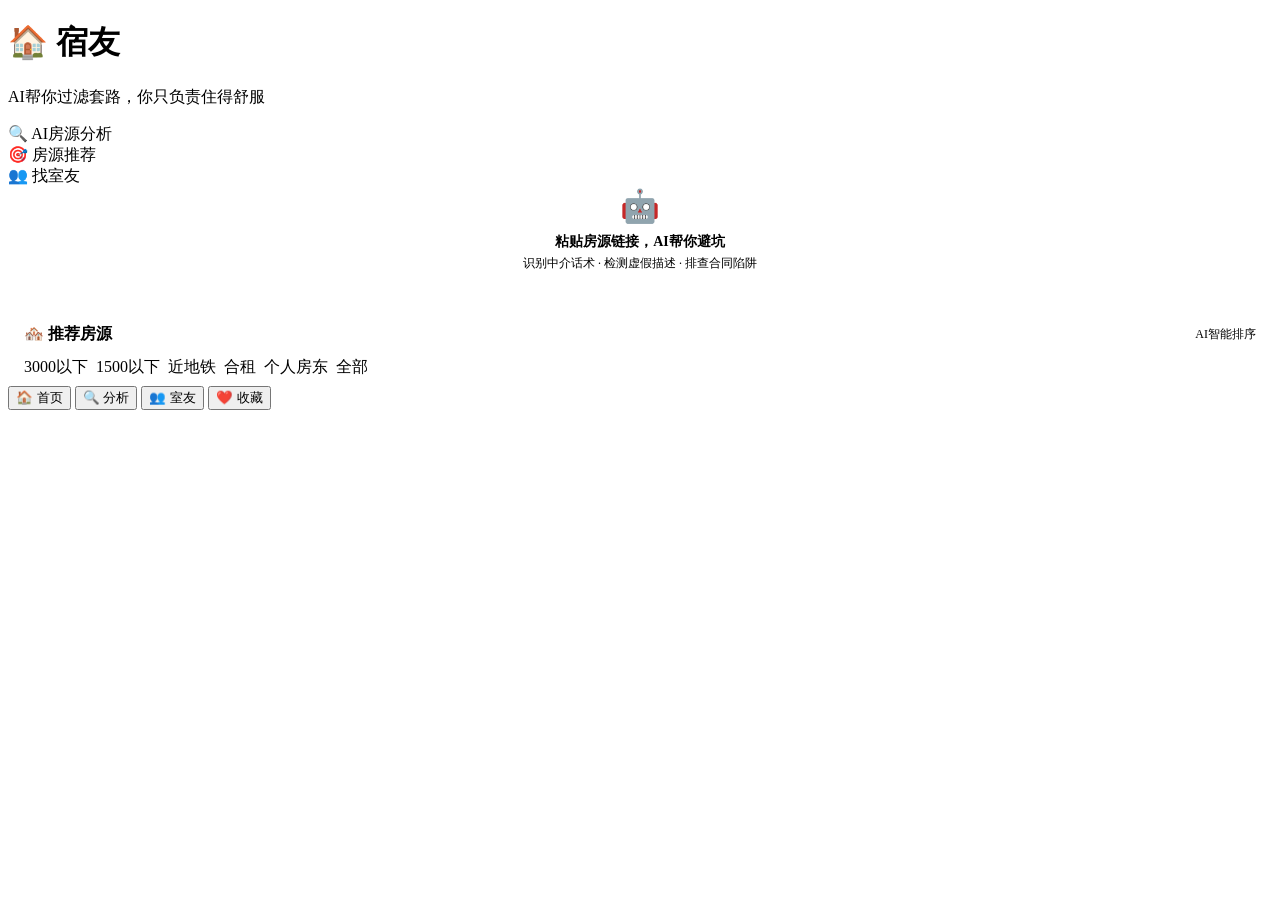
==== index.html @ df80259c "Add index.html" ====
<!DOCTYPE html>
<html lang="zh-CN">
<head>
  <meta charset="UTF-8">
  <meta name="viewport" content="width=device-width, initial-scale=1.0, maximum-scale=1.0, user-scalable=no">
  <title>宿友 - AI租房助手</title>
  <link rel="stylesheet" href="css/style.css">
</head>
<body>

<div class="header">
  <h1>🏠 宿友</h1>
  <p>AI帮你过滤套路，你只负责住得舒服</p>
</div>

<div class="content">
  <!-- 快捷入口 -->
  <div class="quick-actions">
    <div class="quick-btn" onclick="goTo('ai-parse.html')">
      <span class="icon">🔍</span>
      <span class="label">AI房源分析</span>
    </div>
    <div class="quick-btn" onclick="goTo('recommend.html')">
      <span class="icon">🎯</span>
      <span class="label">房源推荐</span>
    </div>
    <div class="quick-btn" onclick="goTo('roommate.html')">
      <span class="icon">👥</span>
      <span class="label">找室友</span>
    </div>
  </div>

  <!-- AI解析快捷入口 -->
  <div class="card" style="text-align:center; cursor:pointer;" onclick="goTo('ai-parse.html')">
    <div style="font-size:32px; margin-bottom:8px;">🤖</div>
    <div style="font-size:14px; font-weight:600; margin-bottom:4px;">粘贴房源链接，AI帮你避坑</div>
    <div style="font-size:12px; color:var(--text-secondary);">识别中介话术 · 检测虚假描述 · 排查合同陷阱</div>
    <div style="margin-top:10px;">
      <span style="display:inline-block; padding:6px 20px; background:var(--primary); color:white; border-radius:20px; font-size:13px;">立即分析</span>
    </div>
  </div>

  <!-- 房源列表标题 -->
  <div style="display:flex; justify-content:space-between; align-items:center; padding:12px 16px 4px;">
    <span style="font-size:16px; font-weight:600;">🏘️ 推荐房源</span>
    <span style="font-size:12px; color:var(--text-secondary);">AI智能排序</span>
  </div>

  <!-- 筛选条件快捷标签 -->
  <div style="display:flex; gap:8px; padding:8px 16px; overflow-x:auto; white-space:nowrap;">
    <span class="house-tag" style="cursor:pointer;" onclick="filterByPrice(3000)">3000以下</span>
    <span class="house-tag" style="cursor:pointer;" onclick="filterByPrice(1500)">1500以下</span>
    <span class="house-tag" style="cursor:pointer;" onclick="filterByTag('近地铁')">近地铁</span>
    <span class="house-tag" style="cursor:pointer;" onclick="filterByTag('合租')">合租</span>
    <span class="house-tag" style="cursor:pointer;" onclick="filterByTag('个人房东')">个人房东</span>
    <span class="house-tag" style="cursor:pointer;" onclick="resetFilter()">全部</span>
  </div>

  <!-- 房源列表 -->
  <div id="houseList"></div>
</div>

<!-- 底部Tab -->
<div class="tab-bar">
  <button class="tab-item active" data-page="index" onclick="goTo('index.html')">
    <span class="icon">🏠</span> 首页
  </button>
  <button class="tab-item" data-page="ai-parse" onclick="goTo('ai-parse.html')">
    <span class="icon">🔍</span> 分析
  </button>
  <button class="tab-item" data-page="roommate" onclick="goTo('roommate.html')">
    <span class="icon">👥</span> 室友
  </button>
  <button class="tab-item" data-page="favorites" onclick="goTo('favorites.html')">
    <span class="icon">❤️</span> 收藏
  </button>
</div>

<script src="js/utils.js"></script>
<script src="data/houses.json" id="housesData"></script>
<script>
// 加载房源数据
let HOUSES_DATA = [];
let currentFilter = null;

fetch('data/houses.json')
  .then(r => r.json())
  .then(data => {
    HOUSES_DATA = data;
    renderHouses(data);
  });

function renderHouses(houses) {
  const el = document.getElementById('houseList');
  if (!houses || houses.length === 0) {
    el.innerHTML = `
      <div class="empty-state">
        <div class="icon">📭</div>
        <div>暂无匹配房源</div>
      </div>`;
    return;
  }
  el.innerHTML = houses.map(h => `
    <div class="house-card" onclick="goTo('detail.html?id=${h.id}')">
      <div style="display:flex; justify-content:space-between; align-items:start;">
        <div class="house-title">${h.title}</div>
        <button class="fav-btn ${isFavorited(h.id) ? 'active' : 'inactive'}"
          onclick="event.stopPropagation(); toggleFav('${h.id}', this)">
          ${isFavorited(h.id) ? '❤️' : '🤍'}
        </button>
      </div>
      <div class="house-meta">${h.location} · ${h.roomType} · ${h.area}m²</div>
      <div class="house-tags">
        ${h.tags.map(t => `<span class="house-tag">${t}</span>`).join('')}
        ${h.landlord.includes('个人') ? '<span class="house-tag" style="background:#F0FDF4;color:#166534;">个人房东</span>' : ''}
        ${h.landlord.includes('中介') ? '<span class="house-tag warning">中介</span>' : ''}
      </div>
      <div class="house-price">${formatPrice(h.price)}<span class="unit"> /月</span></div>
      <div class="house-footer">
        <span>${h.landlord}</span>
        <span>⭐ ${h.rating}</span>
      </div>
    </div>
  `).join('');
}

function toggleFav(id, btn) {
  const added = toggleFavorite(id);
  btn.className = 'fav-btn ' + (added ? 'active' : 'inactive');
  btn.textContent = added ? '❤️' : '🤍';
  showToast(added ? '已收藏' : '已取消收藏');
}

function filterByPrice(maxPrice) {
  const filtered = HOUSES_DATA.filter(h => h.price <= maxPrice);
  currentFilter = `价格${maxPrice}以下`;
  renderHouses(filtered);
  showToast(`筛选：${currentFilter}`);
}

function filterByTag(tag) {
  const filtered = HOUSES_DATA.filter(h => h.tags.includes(tag) || h.landlord.includes(tag));
  currentFilter = tag;
  renderHouses(filtered);
  showToast(`筛选：${tag}`);
}

function resetFilter() {
  currentFilter = null;
  renderHouses(HOUSES_DATA);
  showToast('显示全部房源');
}

window.toggleFav = toggleFav;
window.filterByPrice = filterByPrice;
window.filterByTag = filterByTag;
window.resetFilter = resetFilter;
</script>
</body>
</html>
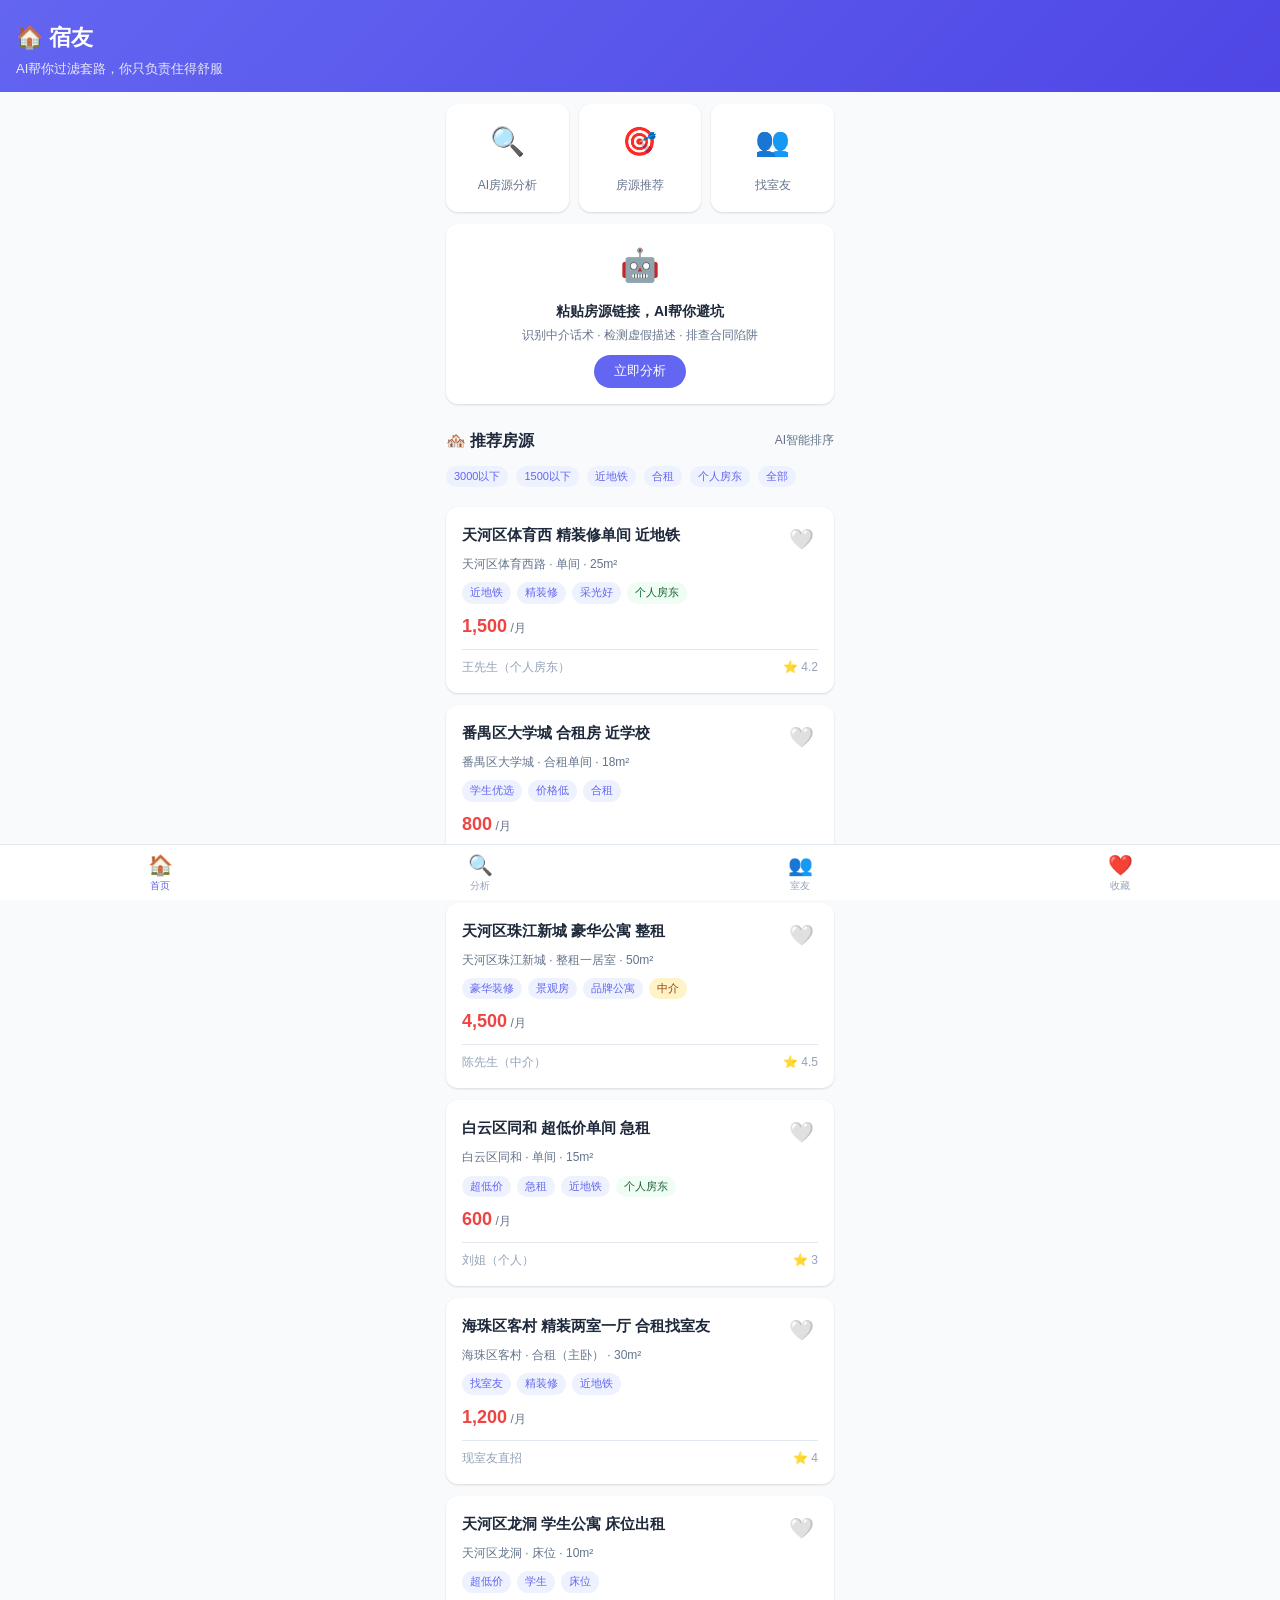
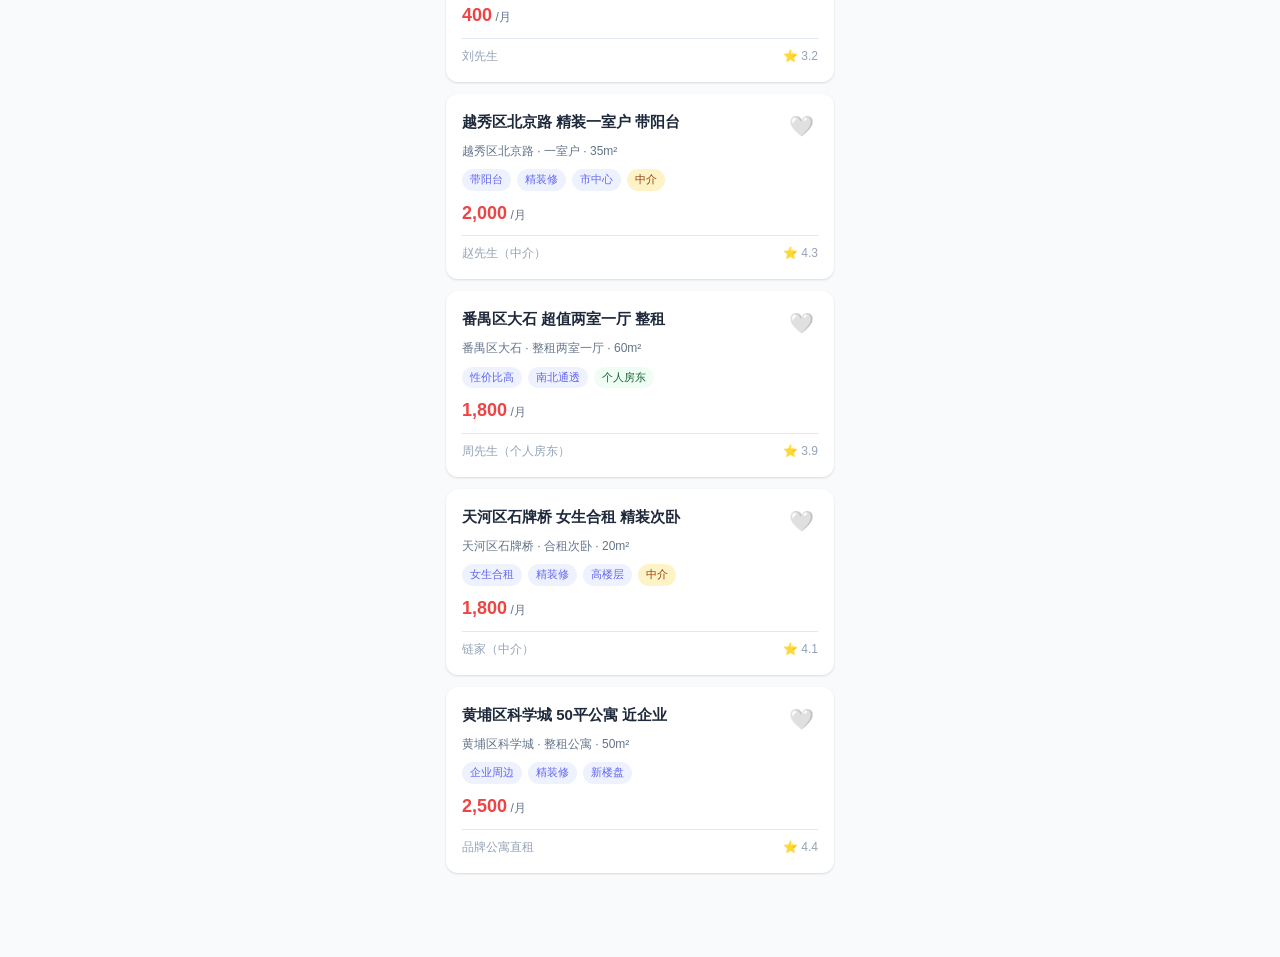
==== commit 99139865: "Fix: update index.html" ====
--- a/index.html
+++ b/index.html
@@ -77,6 +77,9 @@
 </div>
 
 <script src="js/utils.js"></script>
+<script src="js/config.js"></script>
+<script src="js/data.js"></script>
+<script src="js/api.js"></script>
 <script src="data/houses.json" id="housesData"></script>
 <script>
 // 加载房源数据
--- a/css/style.css
+++ b/css/style.css
@@ -0,0 +1,312 @@
+/* ===== 宿友 - AI租房助手 主样式 ===== */
+:root {
+  --primary: #6366F1;
+  --primary-light: #818CF8;
+  --primary-dark: #4F46E5;
+  --success: #22C55E;
+  --warning: #F59E0B;
+  --danger: #EF4444;
+  --info: #3B82F6;
+  --bg: #F8FAFC;
+  --card-bg: #FFFFFF;
+  --text: #1E293B;
+  --text-secondary: #64748B;
+  --text-light: #94A3B8;
+  --border: #E2E8F0;
+  --shadow: 0 1px 3px rgba(0,0,0,0.08), 0 1px 2px rgba(0,0,0,0.06);
+  --shadow-lg: 0 10px 15px -3px rgba(0,0,0,0.1);
+  --radius: 12px;
+  --radius-sm: 8px;
+}
+
+* { margin: 0; padding: 0; box-sizing: border-box; }
+body { font-family: -apple-system, BlinkMacSystemFont, 'Segoe UI', Roboto, 'PingFang SC', 'Microsoft YaHei', sans-serif; background: var(--bg); color: var(--text); line-height: 1.6; }
+a { color: var(--primary); text-decoration: none; }
+img { max-width: 100%; }
+
+/* ===== 顶部导航 ===== */
+.tab-bar {
+  position: fixed; bottom: 0; left: 0; right: 0;
+  display: flex; background: var(--card-bg);
+  border-top: 1px solid var(--border);
+  z-index: 100; height: 56px;
+}
+.tab-item {
+  flex: 1; display: flex; flex-direction: column;
+  align-items: center; justify-content: center;
+  font-size: 10px; color: var(--text-light);
+  cursor: pointer; transition: 0.2s;
+  border: none; background: none; padding: 4px 0;
+}
+.tab-item .icon { font-size: 20px; margin-bottom: 2px; }
+.tab-item.active { color: var(--primary); }
+.tab-item:hover { color: var(--primary); }
+
+/* ===== 头部 ===== */
+.header {
+  padding: 20px 16px 12px;
+  background: linear-gradient(135deg, var(--primary), var(--primary-dark));
+  color: white;
+}
+.header h1 { font-size: 22px; font-weight: 700; }
+.header p { font-size: 13px; opacity: 0.85; margin-top: 4px; }
+
+/* ===== 内容区 ===== */
+.content { padding-bottom: 72px; }
+
+/* ===== 卡片 ===== */
+.card {
+  background: var(--card-bg);
+  border-radius: var(--radius);
+  box-shadow: var(--shadow);
+  margin: 12px 16px;
+  padding: 16px;
+}
+.card-title {
+  font-size: 15px; font-weight: 600;
+  margin-bottom: 12px; display: flex; align-items: center; gap: 6px;
+}
+
+/* ===== 快捷入口 ===== */
+.quick-actions {
+  display: grid; grid-template-columns: 1fr 1fr 1fr;
+  gap: 10px; margin: 12px 16px;
+}
+.quick-btn {
+  background: var(--card-bg);
+  border-radius: var(--radius);
+  box-shadow: var(--shadow);
+  padding: 16px 12px;
+  text-align: center;
+  cursor: pointer;
+  transition: 0.2s;
+  border: none;
+}
+.quick-btn:hover { transform: translateY(-2px); box-shadow: var(--shadow-lg); }
+.quick-btn .icon { font-size: 28px; display: block; margin-bottom: 6px; }
+.quick-btn .label { font-size: 12px; color: var(--text-secondary); font-weight: 500; }
+
+/* ===== 房源卡片 ===== */
+.house-card {
+  background: var(--card-bg);
+  border-radius: var(--radius);
+  box-shadow: var(--shadow);
+  margin: 12px 16px;
+  padding: 16px;
+  cursor: pointer;
+  transition: 0.2s;
+}
+.house-card:hover { box-shadow: var(--shadow-lg); }
+.house-title { font-size: 15px; font-weight: 600; margin-bottom: 6px; }
+.house-meta { font-size: 12px; color: var(--text-secondary); margin-bottom: 8px; }
+.house-tags { display: flex; flex-wrap: wrap; gap: 6px; margin-bottom: 8px; }
+.house-tag {
+  font-size: 11px; padding: 2px 8px;
+  border-radius: 20px;
+  background: #EEF2FF;
+  color: var(--primary);
+}
+.house-tag.warning { background: #FEF3C7; color: #92400E; }
+.house-tag.danger { background: #FEE2E2; color: #991B1B; }
+.house-price { font-size: 18px; font-weight: 700; color: var(--danger); }
+.house-price .unit { font-size: 12px; font-weight: 400; color: var(--text-secondary); }
+.house-footer {
+  display: flex; justify-content: space-between;
+  align-items: center; margin-top: 8px; padding-top: 8px;
+  border-top: 1px solid var(--border);
+  font-size: 12px; color: var(--text-light);
+}
+
+/* ===== 表单 ===== */
+.form-group { margin-bottom: 14px; }
+.form-label {
+  display: block; font-size: 13px; font-weight: 500;
+  color: var(--text); margin-bottom: 4px;
+}
+.form-input, .form-select, .form-textarea {
+  width: 100%; padding: 10px 12px;
+  border: 1px solid var(--border);
+  border-radius: var(--radius-sm);
+  font-size: 14px; outline: none;
+  background: var(--card-bg);
+  transition: 0.2s;
+}
+.form-input:focus, .form-select:focus, .form-textarea:focus {
+  border-color: var(--primary);
+  box-shadow: 0 0 0 3px rgba(99,102,241,0.1);
+}
+.form-textarea { min-height: 80px; resize: vertical; }
+
+/* ===== 按钮 ===== */
+.btn {
+  display: inline-flex; align-items: center; justify-content: center;
+  gap: 6px; padding: 10px 20px;
+  border-radius: var(--radius-sm);
+  font-size: 14px; font-weight: 500;
+  cursor: pointer; transition: 0.2s;
+  border: none; width: 100%;
+}
+.btn-primary { background: var(--primary); color: white; }
+.btn-primary:hover { background: var(--primary-dark); }
+.btn-primary:disabled { opacity: 0.5; cursor: not-allowed; }
+.btn-outline {
+  background: transparent; color: var(--primary);
+  border: 1px solid var(--primary);
+}
+.btn-outline:hover { background: #EEF2FF; }
+.btn-success { background: var(--success); color: white; }
+.btn-danger { background: var(--danger); color: white; }
+.btn-sm { padding: 6px 12px; font-size: 12px; width: auto; }
+
+/* ===== AI解析结果 ===== */
+.result-card {
+  border-radius: var(--radius);
+  padding: 16px; margin-bottom: 12px;
+}
+.result-safe { background: #F0FDF4; border: 1px solid #BBF7D0; }
+.result-warning { background: #FFFBEB; border: 1px solid #FDE68A; }
+.result-danger { background: #FEF2F2; border: 1px solid #FECACA; }
+.result-info { background: #EFF6FF; border: 1px solid #BFDBFE; }
+
+.result-title {
+  font-size: 14px; font-weight: 600; margin-bottom: 8px;
+  display: flex; align-items: center; gap: 6px;
+}
+.result-item {
+  font-size: 13px; padding: 4px 0;
+  padding-left: 16px; position: relative;
+}
+.result-item::before {
+  content: '•'; position: absolute; left: 4px;
+}
+
+/* ===== 室友匹配 ===== */
+.question-card {
+  background: var(--card-bg);
+  border: 1px solid var(--border);
+  border-radius: var(--radius);
+  padding: 16px; margin-bottom: 10px;
+}
+.q-number {
+  display: inline-block; width: 24px; height: 24px;
+  line-height: 24px; text-align: center;
+  background: var(--primary); color: white;
+  border-radius: 50%; font-size: 12px; font-weight: 600;
+  margin-right: 8px;
+}
+.q-title { font-size: 14px; font-weight: 500; margin-bottom: 10px; }
+.q-options { display: flex; flex-direction: column; gap: 6px; }
+.q-option {
+  display: flex; align-items: center; gap: 8px;
+  padding: 8px 12px;
+  border: 1px solid var(--border);
+  border-radius: var(--radius-sm);
+  cursor: pointer; transition: 0.2s;
+  font-size: 13px;
+}
+.q-option:hover { border-color: var(--primary-light); }
+.q-option.selected { border-color: var(--primary); background: #EEF2FF; }
+.q-option input[type="radio"] { display: none; }
+
+/* ===== 匹配结果卡片 ===== */
+.match-card {
+  display: flex; align-items: center; gap: 12px;
+  padding: 12px; border: 1px solid var(--border);
+  border-radius: var(--radius); margin-bottom: 10px;
+}
+.match-avatar {
+  width: 48px; height: 48px; border-radius: 50%;
+  background: linear-gradient(135deg, var(--primary-light), var(--primary));
+  display: flex; align-items: center; justify-content: center;
+  color: white; font-size: 18px; font-weight: 600;
+  flex-shrink: 0;
+}
+.match-info { flex: 1; }
+.match-name { font-size: 14px; font-weight: 600; }
+.match-detail { font-size: 12px; color: var(--text-secondary); margin-top: 2px; }
+.match-score {
+  width: 44px; height: 44px; border-radius: 50%;
+  display: flex; align-items: center; justify-content: center;
+  font-size: 14px; font-weight: 700;
+  flex-shrink: 0;
+}
+.match-score.high { background: #F0FDF4; color: var(--success); }
+.match-score.medium { background: #FFFBEB; color: var(--warning); }
+.match-score.low { background: #FEF2F2; color: var(--danger); }
+
+/* ===== 加载动画 ===== */
+.loading {
+  display: flex; flex-direction: column;
+  align-items: center; justify-content: center;
+  padding: 40px; color: var(--text-secondary); font-size: 13px;
+}
+.spinner {
+  width: 32px; height: 32px; border: 3px solid var(--border);
+  border-top-color: var(--primary);
+  border-radius: 50%; animation: spin 0.8s linear infinite;
+  margin-bottom: 12px;
+}
+@keyframes spin { to { transform: rotate(360deg); } }
+
+/* ===== 空状态 ===== */
+.empty-state {
+  text-align: center; padding: 40px 20px;
+  color: var(--text-light); font-size: 14px;
+}
+.empty-state .icon { font-size: 48px; margin-bottom: 12px; opacity: 0.5; }
+
+/* ===== 收藏按钮 ===== */
+.fav-btn {
+  background: none; border: none;
+  font-size: 20px; cursor: pointer;
+  transition: 0.2s; padding: 4px;
+}
+.fav-btn:hover { transform: scale(1.2); }
+.fav-btn.active { color: #EF4444; }
+.fav-btn.inactive { color: var(--text-light); }
+
+/* ===== Toast提示 ===== */
+.toast {
+  position: fixed; top: 16px; left: 50%; transform: translateX(-50%);
+  background: var(--text); color: white;
+  padding: 10px 20px; border-radius: var(--radius-sm);
+  font-size: 13px; z-index: 200;
+  opacity: 0; transition: opacity 0.3s;
+}
+.toast.show { opacity: 1; }
+
+/* ===== 房子详情页 ===== */
+.page-header {
+  display: flex; align-items: center; gap: 12px;
+  padding: 16px; background: var(--card-bg);
+  border-bottom: 1px solid var(--border);
+  position: sticky; top: 0; z-index: 50;
+  min-height: 52px;
+}
+.back-btn {
+  background: none; border: none;
+  font-size: 20px; cursor: pointer; color: var(--text);
+  padding: 4px;
+}
+
+/* ===== 进度条 ===== */
+.progress-bar {
+  height: 4px; background: var(--border); border-radius: 2px;
+  overflow: hidden; margin: 8px 0;
+}
+.progress-fill {
+  height: 100%; background: var(--primary);
+  border-radius: 2px; transition: width 0.5s;
+}
+
+/* ===== 推荐理由 ===== */
+.reason-badge {
+  display: inline-block;
+  font-size: 11px; padding: 2px 8px; border-radius: 20px;
+  background: #EEF2FF; color: var(--primary); margin-bottom: 6px;
+}
+
+/* ===== 响应式 ===== */
+@media (min-width: 640px) {
+  .content { max-width: 420px; margin: 0 auto; }
+}
